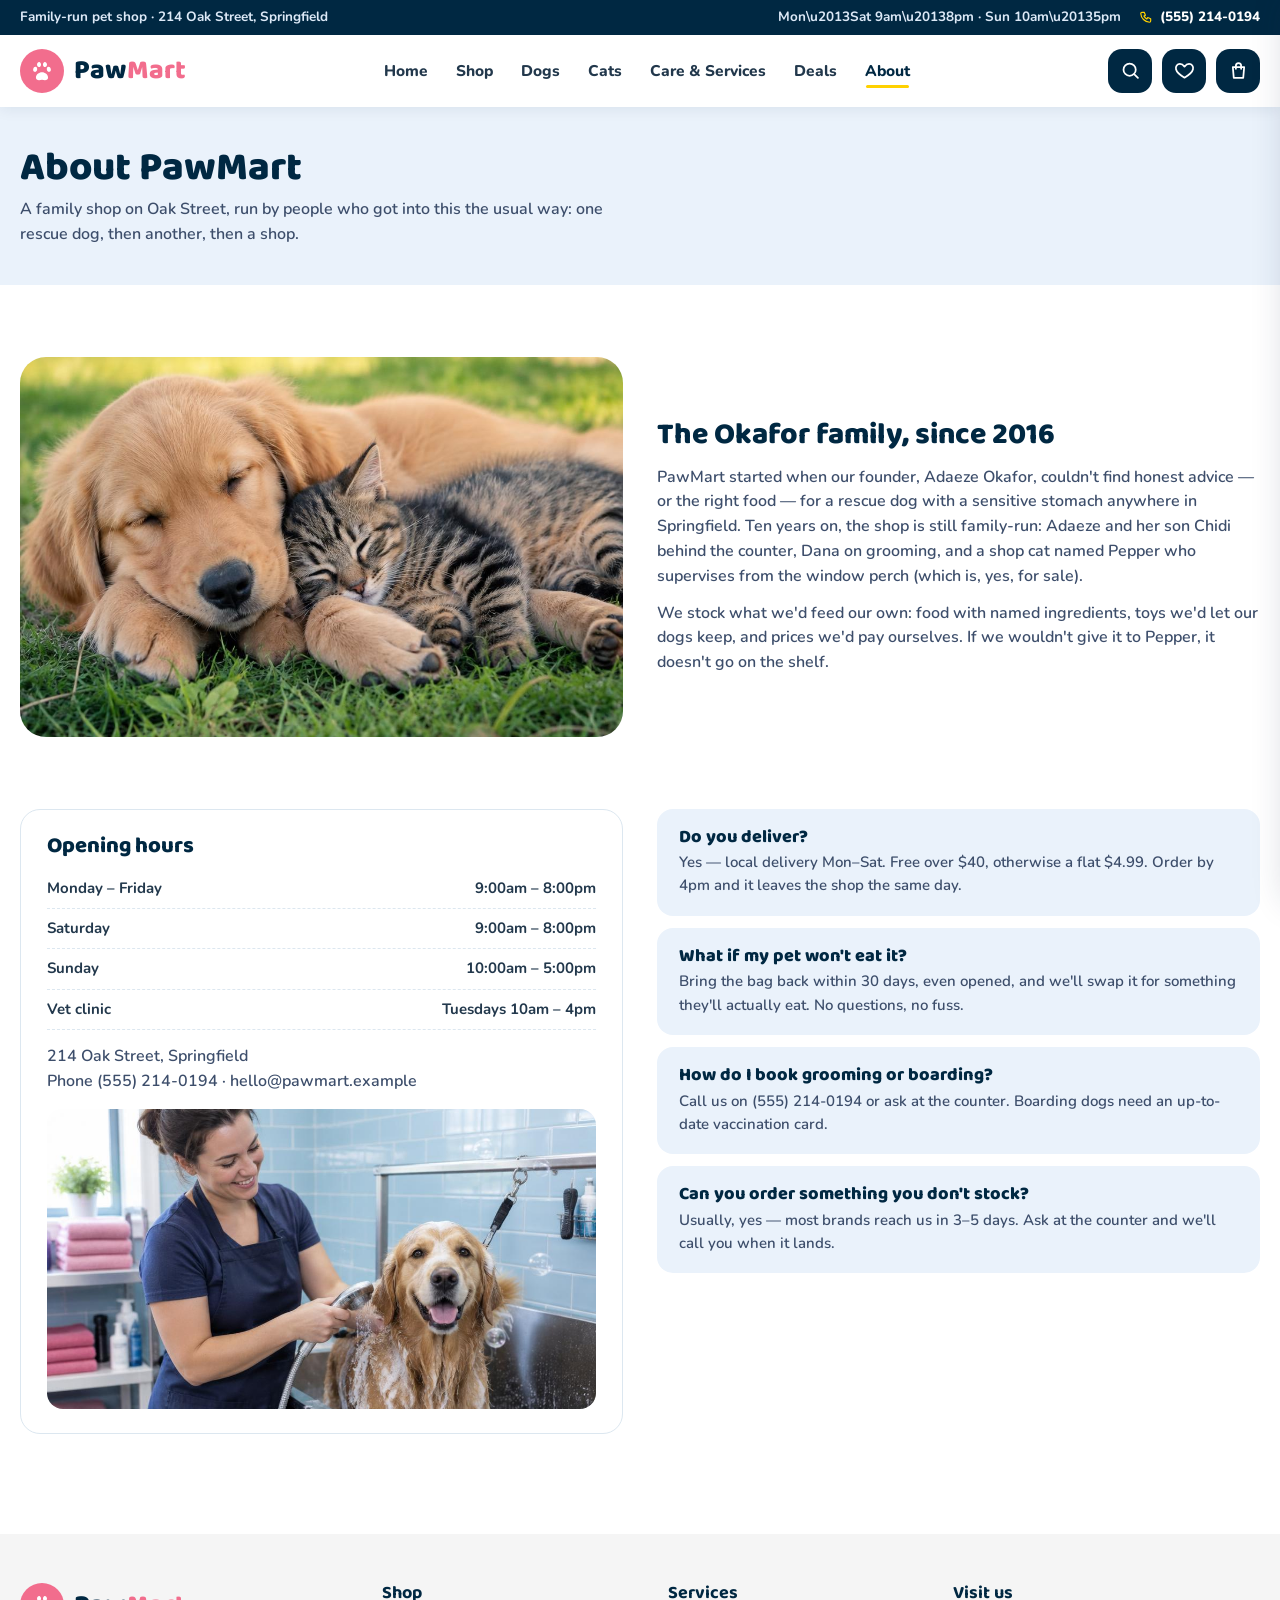
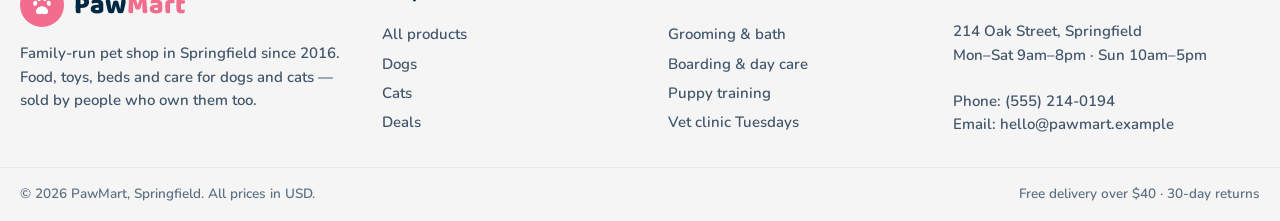
==== about.html @ a9a9d5f3 "Toast fully leaves the screen when it hides (Canyon caught the navy pill peeking at the bottom — the" ====
<!DOCTYPE html>
<html lang="en">
<head>
<meta charset="UTF-8">
<meta name="viewport" content="width=device-width, initial-scale=1">
<title>About — PawMart</title>
<link rel="icon" type="image/svg+xml" href="images/favicon.svg">
<meta name="description" content="PawMart is Springfield's family pet shop: quality food, toys, beds and grooming for dogs and cats. Free delivery on orders over $40.">
<link rel="preconnect" href="https://fonts.googleapis.com">
<link rel="preconnect" href="https://fonts.gstatic.com" crossorigin>
<link href="https://fonts.googleapis.com/css2?family=Baloo+2:wght@600;700;800&family=Nunito:wght@400;600;700;800&display=swap" rel="stylesheet">
<link rel="stylesheet" href="style.css?v=43">
</head>
<body>
</div>
<header class="site">
  <div class="topbar"><div class="wrap topin"><span class="tb-left">Family-run pet shop · 214 Oak Street, Springfield</span><span class="tb-right"><span class="tb-hours">Mon\u2013Sat 9am\u20138pm · Sun 10am\u20135pm</span><a class="tb-phone" href="tel:+15552140194" aria-label="Call PawMart on (555) 214-0194"><svg viewBox="0 0 24 24" aria-hidden="true"><path d="M5 4h4l2 5-2.5 1.5a12 12 0 0 0 5 5L15 13l5 2v4a2 2 0 0 1-2 2A16 16 0 0 1 3 6a2 2 0 0 1 2-2z"/></svg>(555) 214-0194</a></span></div></div>
  <div class="head wrap">
    <a class="logo" href="index.html"><span class="paw"><svg viewBox="0 0 24 24" fill="#fff" aria-hidden="true"><path d="M12 13.2c2.9 0 5.6 2.3 5.6 4.7 0 1.6-1.2 2.6-2.9 2.6-1 0-1.7-.4-2.7-.4s-1.7.4-2.7.4c-1.7 0-2.9-1-2.9-2.6 0-2.4 2.7-4.7 5.6-4.7zM6.2 8.1c1 .2 1.6 1.4 1.3 2.7-.3 1.3-1.3 2.2-2.3 2-1-.2-1.6-1.4-1.3-2.7.3-1.3 1.3-2.2 2.3-2zm11.6 0c1-.2 2 .7 2.3 2 .3 1.3-.3 2.5-1.3 2.7-1 .2-2-.7-2.3-2-.3-1.3.3-2.5 1.3-2.7zM9.4 3.6c1 .1 1.8 1.3 1.7 2.6-.1 1.3-1 2.3-2 2.2-1-.1-1.8-1.3-1.7-2.6.1-1.3 1-2.3 2-2.2zm5.2 0c1-.1 1.9.9 2 2.2.1 1.3-.7 2.5-1.7 2.6-1 .1-1.9-.9-2-2.2-.1-1.3.7-2.5 1.7-2.6z"/></svg></span><span class="lname">Paw<em>Mart</em></span></a>
    <nav class="mainnav" aria-label="Main"><a href="index.html">Home</a><a href="shop.html">Shop</a><a href="dogs.html">Dogs</a><a href="cats.html">Cats</a><a href="care.html">Care &amp; Services</a><a href="deals.html">Deals</a><a href="about.html" class="on">About</a></nav>
    <div class="headactions">
      <a class="iconbtn" href="shop.html#search" aria-label="Search products"><svg viewBox="0 0 24 24" aria-hidden="true"><circle cx="11" cy="11" r="7"/><path d="M20.5 20.5L16.7 16.7"/></svg></a>
      <a class="iconbtn hide-sm" href="shop.html?fav=1" aria-label="Your favourites"><svg viewBox="0 0 24 24" aria-hidden="true"><path d="M12 20.2S3.4 15.3 2.3 10.6C1.5 7.2 3.7 4.5 6.8 4.5c2 0 3.7 1.1 5.2 3.1 1.5-2 3.2-3.1 5.2-3.1 3.1 0 5.3 2.7 4.5 6.1C20.6 15.3 12 20.2 12 20.2z"/></svg></a>
      <button class="iconbtn" id="openCart" type="button" aria-label="Open cart"><svg viewBox="0 0 24 24" aria-hidden="true"><path d="M5.5 8h13l-1.1 12.5H6.6L5.5 8z"/><path d="M9 10V6.5a3 3 0 0 1 6 0V10"/></svg><span id="cartCount">0</span></button>
    </div>
  </div>
</header>

<main>
  <section class="pagehead"><div class="wrap"><h1>About PawMart</h1><p>A family shop on Oak Street, run by people who got into this the usual way: one rescue dog, then another, then a shop.</p></div></section>
  <section class="blk">
    <div class="wrap twocol">
      <img src="images/hero.jpg" alt="A cat cuddling a puppy in the grass">
      <div>
        <h2 style="font-size:30px;margin-bottom:12px">The Okafor family, since 2016</h2>
        <p style="color:#3D4E6B;font-weight:600;margin-bottom:12px">PawMart started when our founder, Adaeze Okafor, couldn't find honest advice — or the right food — for a rescue dog with a sensitive stomach anywhere in Springfield. Ten years on, the shop is still family-run: Adaeze and her son Chidi behind the counter, Dana on grooming, and a shop cat named Pepper who supervises from the window perch (which is, yes, for sale).</p>
        <p style="color:#3D4E6B;font-weight:600">We stock what we'd feed our own: food with named ingredients, toys we'd let our dogs keep, and prices we'd pay ourselves. If we wouldn't give it to Pepper, it doesn't go on the shelf.</p>
      </div>
    </div>
  </section>
  <section class="blk" style="padding-top:0;padding-bottom:36px">
    <div class="wrap twocol" style="align-items:start">
      <div class="hours"><h3 style="font-size:22px;margin-bottom:10px">Opening hours</h3>
        <div class="trow"><span>Monday – Friday</span><span>9:00am – 8:00pm</span></div>
        <div class="trow"><span>Saturday</span><span>9:00am – 8:00pm</span></div>
        <div class="trow"><span>Sunday</span><span>10:00am – 5:00pm</span></div>
        <div class="trow"><span>Vet clinic</span><span>Tuesdays 10am – 4pm</span></div>
        <p style="margin-top:14px;font-weight:600;color:#3D4E6B">214 Oak Street, Springfield<br>Phone (555) 214-0194 · hello@pawmart.example</p>
      <img src="images/grooming.jpg" alt="Dana grooming a golden retriever in the PawMart grooming room" style="width:100%;height:300px;object-fit:cover;object-position:50% 20%;border-radius:16px;margin-top:16px;display:block"></div>
      <div class="faq">
        <div><h3>Do you deliver?</h3><p>Yes — local delivery Mon–Sat. Free over $40, otherwise a flat $4.99. Order by 4pm and it leaves the shop the same day.</p></div>
        <div><h3>What if my pet won't eat it?</h3><p>Bring the bag back within 30 days, even opened, and we'll swap it for something they'll actually eat. No questions, no fuss.</p></div>
        <div><h3>How do I book grooming or boarding?</h3><p>Call us on (555) 214-0194 or ask at the counter. Boarding dogs need an up-to-date vaccination card.</p></div>
        <div><h3>Can you order something you don't stock?</h3><p>Usually, yes — most brands reach us in 3–5 days. Ask at the counter and we'll call you when it lands.</p></div>
        
      </div>
    </div>
  </section>
</main>

<footer class="site">
  <div class="foot wrap">
    <div>
      <a class="logo" href="index.html" style="margin-bottom:12px"><span class="paw"><svg viewBox="0 0 24 24" fill="#fff" aria-hidden="true"><path d="M12 13.2c2.9 0 5.6 2.3 5.6 4.7 0 1.6-1.2 2.6-2.9 2.6-1 0-1.7-.4-2.7-.4s-1.7.4-2.7.4c-1.7 0-2.9-1-2.9-2.6 0-2.4 2.7-4.7 5.6-4.7zM6.2 8.1c1 .2 1.6 1.4 1.3 2.7-.3 1.3-1.3 2.2-2.3 2-1-.2-1.6-1.4-1.3-2.7.3-1.3 1.3-2.2 2.3-2zm11.6 0c1-.2 2 .7 2.3 2 .3 1.3-.3 2.5-1.3 2.7-1 .2-2-.7-2.3-2-.3-1.3.3-2.5 1.3-2.7zM9.4 3.6c1 .1 1.8 1.3 1.7 2.6-.1 1.3-1 2.3-2 2.2-1-.1-1.8-1.3-1.7-2.6.1-1.3 1-2.3 2-2.2zm5.2 0c1-.1 1.9.9 2 2.2.1 1.3-.7 2.5-1.7 2.6-1 .1-1.9-.9-2-2.2-.1-1.3.7-2.5 1.7-2.6z"/></svg></span><span class="lname">Paw<em>Mart</em></span></a>
      <p>Family-run pet shop in Springfield since 2016. Food, toys, beds and care for dogs and cats — sold by people who own them too.</p>
    </div>
    <div><h4>Shop</h4><a href="shop.html">All products</a><a href="dogs.html">Dogs</a><a href="cats.html">Cats</a><a href="deals.html">Deals</a></div>
    <div><h4>Services</h4><a href="care.html">Grooming &amp; bath</a><a href="care.html">Boarding &amp; day care</a><a href="care.html">Puppy training</a><a href="care.html">Vet clinic Tuesdays</a></div>
    <div><h4>Visit us</h4><p>214 Oak Street, Springfield<br>Mon–Sat 9am–8pm · Sun 10am–5pm<br><br>Phone: (555) 214-0194<br>Email: hello@pawmart.example</p></div>
  </div>
  <div class="footbot"><span>© 2026 PawMart, Springfield. All prices in USD.</span><span>Free delivery over $40 · 30-day returns</span></div>
</footer>

<div id="overlay"></div>
<aside id="drawer" aria-label="Shopping cart">
  <div class="dhead"><h3>Your cart</h3><button id="closeCart" type="button" aria-label="Close cart">✕</button></div>
  <div id="drawerItems"></div>
  <div class="dfoot">
    <div id="freeNote"></div><div class="freebar"><div id="freeFill"></div></div>
    <div class="trow"><span>Subtotal</span><span id="subTotal">$0.00</span></div>
    <div class="trow"><span>Delivery</span><span id="delTotal">—</span></div>
    <div class="trow total"><span>Total</span><span id="grandTotal">$0.00</span></div>
    <button class="btn solid" id="goCheckout" type="button">Go to checkout</button>
  </div>
</aside>

<div id="modal" role="dialog" aria-label="Checkout">
  <div class="mbox">
    <button class="mclose" id="closeModal" type="button" aria-label="Close checkout">✕</button>
    <div id="checkoutFormWrap">
      <h3>Checkout</h3><p class="sub">Pay on delivery — cash or card at your door.</p>
      <div id="sumBox"></div>
      <form id="coForm" novalidate>
        <div class="field" id="f-name"><label for="inName">Your name</label><input id="inName" type="text" placeholder="e.g. Alex Morgan" autocomplete="name"></div>
        <div class="field" id="f-phone"><label for="inPhone">Phone (we'll call to confirm)</label><input id="inPhone" type="tel" placeholder="e.g. 555 010 2233" autocomplete="tel"></div>
        <div class="field" id="f-addr"><label for="inAddr">Delivery address</label><textarea id="inAddr" rows="2" placeholder="Street, house number, area"></textarea></div>
        <label style="display:block;font-weight:800;font-size:14px;margin-bottom:6px;color:var(--navy)">Payment</label>
        <div class="payrow"><button type="button" class="payopt sel" data-pay="Cash on delivery">Cash on delivery</button><button type="button" class="payopt" data-pay="Card on delivery">Card on delivery</button></div>
        <button class="btn solid" type="submit" style="width:100%">Place order</button>
      </form>
    </div>
    <div id="successWrap" style="display:none">
      <div class="okic">✓</div>
      <h3>Order placed</h3>
      <div id="ordNo"></div>
      <p id="successDetail"></p>
      <button class="btn navyb" id="successClose" type="button">Keep shopping</button>
    </div>
  </div>
</div>
<div id="toast" role="status"></div>
<script src="shop.js?v=43"></script>
</body>
</html>
---- style.css ----
:root{
  --navy:#002842; --navy2:#001E33; --hero-blue:#B1CDEE; --sky:#EAF2FB; --sky2:#C9DCEF; --pale:#E4EDFA;
  --pink:#FBE7EE; --pink2:#F7CDDE; --yellow:#FFD100; --yellow-d:#D9930D;
  --coral:#F26D8D; --coral-d:#DB4E71; --gold:#F2A007; --ink:#22384C; --mut:#5D7183; --line:#DCE7F0; --cream:#FDF4E3;
  --r:20px; --shadow:0 10px 30px rgba(0,40,66,.10);
}
*{box-sizing:border-box;margin:0;padding:0}
html{scroll-behavior:smooth}
body{font-family:'Nunito',system-ui,sans-serif;color:var(--ink);background:#fff;line-height:1.55}
img{display:block;max-width:100%}
a{color:var(--navy)}
h1,h2,h3,.disp{font-family:'Baloo 2',cursive;font-weight:800;color:var(--navy);line-height:1.15}
.wrap{max-width:1280px;margin:0 auto;padding:0 20px}
.btn{display:inline-block;border:none;cursor:pointer;font-family:'Baloo 2',cursive;font-weight:700;font-size:16px;padding:13px 26px;border-radius:999px;text-decoration:none;transition:.15s}
.btn.solid{background:var(--navy);color:#fff}
.btn.solid:hover{background:var(--navy2)}
.btn.navyb{background:var(--navy);color:#fff}
.btn.navyb:hover{background:var(--navy2)}
.btn.ghost{background:#fff;color:var(--navy);border:2px solid var(--sky2)}
.btn.ghost:hover{border-color:var(--navy)}

/* header */
header.site{background:#fff;position:sticky;top:0;z-index:40;box-shadow:0 2px 14px rgba(0,40,66,.08)}
.head{display:grid;grid-template-columns:auto 1fr auto;align-items:center;gap:28px;padding:14px 20px}
.logo{display:flex;align-items:center;gap:10px;text-decoration:none}
.logo .paw{width:44px;height:44px;border-radius:50%;background:var(--coral);display:grid;place-items:center;flex:none}
.logo .paw svg{width:26px;height:26px}
.logo .lname{font-family:'Baloo 2',cursive;font-weight:800;font-size:27px;color:var(--navy);letter-spacing:.2px;white-space:nowrap}
.logo .lname em{font-style:normal;color:var(--coral)}
nav.mainnav{display:flex;gap:2px;justify-content:center;flex-wrap:nowrap;overflow-x:auto}
nav.mainnav a{text-decoration:none;font-weight:800;color:var(--ink);padding:10px 13px;font-size:15.5px;border-radius:999px;white-space:nowrap}
nav.mainnav a:hover{background:transparent;color:var(--navy)}
nav.mainnav a.on{background:transparent;color:var(--navy)}
.headactions{display:flex;gap:10px;align-items:center}
.iconbtn{position:relative;width:44px;height:44px;border-radius:14px;background:var(--navy);display:grid;place-items:center;border:none;cursor:pointer;flex:none;transition:.15s}
.iconbtn:hover{background:var(--navy2)}
.iconbtn svg{width:21px;height:21px;fill:none;stroke:#fff;stroke-width:2;stroke-linecap:round;stroke-linejoin:round}
#cartCount{position:absolute;top:-7px;right:-7px;background:var(--yellow);color:var(--navy);border-radius:999px;min-width:22px;height:22px;display:grid;place-items:center;font-size:12.5px;font-weight:800;padding:0 5px;font-family:'Nunito',sans-serif}

/* hero */
.hero{background:var(--hero-blue);overflow:hidden}
.hero .wrap{display:grid;grid-template-columns:1.02fr .98fr;gap:20px;align-items:stretch;padding-top:0}
.hero-copy{padding:64px 0 60px;display:flex;flex-direction:column;justify-content:center;align-items:flex-start}
.hero h1{font-size:63px;font-weight:800;margin-bottom:16px;letter-spacing:-.01em}
.hero p{font-size:18.5px;color:#274b63;max-width:44ch;margin-bottom:28px;font-weight:600}
.hero-img{display:flex;align-items:flex-end}
.hero-img img{width:100%;height:520px;object-fit:cover;object-position:50% 42%;border-radius:230px 230px 0 0;box-shadow:var(--shadow)}

/* sections */
section.blk{padding:72px 0}
section.blk.sky{background:var(--sky)}
section.blk.pink{background:var(--pink)}
.sec-head{display:flex;align-items:end;justify-content:space-between;gap:16px;margin-bottom:26px;flex-wrap:wrap}
.sec-head h2{font-size:34px;font-weight:800}
.sec-head p{color:var(--mut);font-weight:600;margin-top:4px}
.sec-head .more{font-weight:800;text-decoration:none;color:var(--navy);white-space:nowrap}
.sec-head .more:hover{text-decoration:underline}

/* tiles */
.tiles{display:grid;grid-template-columns:repeat(3,1fr);gap:20px}
.tile{position:relative;border-radius:var(--r);overflow:hidden;text-decoration:none;min-height:230px;display:flex;align-items:flex-end;box-shadow:var(--shadow)}
.tile img{position:absolute;inset:0;width:100%;height:100%;object-fit:cover}
.tile .tlab{position:relative;background:#fff;margin:14px;border-radius:14px;padding:12px 18px;width:calc(100% - 28px)}
.tile .tlab h3{font-size:22px}
.tile .tlab span{color:var(--coral-d);font-weight:800;font-size:14px}

/* product cards */
.grid{display:grid;grid-template-columns:repeat(4,1fr);gap:20px}
.pcard{background:#fff;border:1px solid var(--line);border-radius:var(--r);padding:18px;display:flex;flex-direction:column;gap:7px;transition:.15s}
.pcard:hover{box-shadow:var(--shadow);transform:translateY(-3px)}
.ptop{display:flex;justify-content:space-between;align-items:center}
.pcat{font-size:12px;font-weight:800;letter-spacing:.07em;text-transform:uppercase;color:var(--mut)}
.fav svg{width:20px;height:20px;fill:none;stroke:var(--navy);stroke-width:2;stroke-linecap:round;stroke-linejoin:round;display:block}
.pname{font-weight:800;font-size:16.5px;line-height:1.3;min-height:42px}
.pname a{color:var(--ink);text-decoration:none}
.pname a:hover{color:var(--navy)}
.stars{display:flex;align-items:center;gap:2px}
.stars span{margin-left:6px;font-size:13.5px;color:var(--mut);font-weight:700}
.price{font-family:'Baloo 2',cursive;font-weight:800;font-size:21px;color:var(--navy)}
.price s{color:var(--mut);font-size:15px;margin-right:7px;font-weight:600}
.pcard .ph{position:relative;display:block;background:#fff;border-radius:14px;margin-top:6px}
.pcard .ph img{width:100%;height:225px;object-fit:contain;padding:8px;mix-blend-mode:multiply}
.badge{position:absolute;top:8px;left:8px;background:var(--navy);color:#fff;font-size:12px;font-weight:800;padding:5px 11px;border-radius:999px;z-index:2}
.badge.sale{background:var(--coral)}
.addbtn{border:none;background:var(--navy);color:#fff;font-family:'Baloo 2',cursive;font-weight:700;font-size:15px;padding:12px 16px;border-radius:999px;cursor:pointer;white-space:nowrap;width:100%;margin-top:auto}
.addbtn:hover{background:var(--navy2)}
.addbtn.added{background:var(--yellow);color:var(--navy)}
.addbtn.bigadd{font-size:17px;padding:14px 30px;width:auto}

/* grooming banner */
.groom{background:var(--pale);border-radius:26px;overflow:hidden;display:grid;grid-template-columns:1fr 1fr;box-shadow:var(--shadow)}
.groom .gtx{padding:40px 42px;display:flex;flex-direction:column;justify-content:center;align-items:flex-start}
.groom .gtx h2{font-size:34px;font-weight:800;margin-bottom:10px}
.groom .gtx p{color:#3D4E6B;font-weight:600;margin-bottom:20px;max-width:44ch}
.groom .gtx .from{font-weight:800;color:var(--navy);margin-bottom:16px}
.groom img{width:100%;height:100%;min-height:300px;object-fit:cover;object-position:72% 12%}

/* services */
.services{display:grid;grid-template-columns:repeat(4,1fr);gap:20px}
.svc{background:#fff;border-radius:var(--r);padding:24px 22px;box-shadow:0 4px 16px rgba(32,54,92,.06)}
.svc .ic{width:52px;height:52px;border-radius:16px;background:var(--sky);display:grid;place-items:center;margin-bottom:14px}
.svc .ic svg{width:28px;height:28px}
.svc h3{font-size:20px;margin-bottom:6px}
.svc p{color:var(--mut);font-size:14.5px;font-weight:600;margin-bottom:12px}
.svc .from{font-weight:800;color:var(--navy)}
.svc a{font-weight:800;color:var(--coral-d);text-decoration:none;font-size:14.5px}
.svc a:hover{text-decoration:underline}

/* brands */
.brands{display:flex;gap:14px;flex-wrap:wrap;justify-content:center}
.brands span{font-family:'Baloo 2',cursive;font-weight:700;font-size:19px;color:var(--navy);background:#fff;border:1px solid var(--line);padding:12px 26px;border-radius:999px}

/* blog */
.blog{display:grid;grid-template-columns:repeat(3,1fr);gap:20px}
.bcard{background:#fff;border:1px solid var(--line);border-radius:var(--r);overflow:hidden;text-decoration:none;display:block}
.bcard img{width:100%;height:180px;object-fit:cover}
.bcard .bb{display:block;padding:18px 20px 20px}
.bcard .btag{font-size:12px;font-weight:800;letter-spacing:.07em;text-transform:uppercase;color:var(--coral-d)}
.bcard h3{font-size:20px;margin:6px 0 6px;color:var(--ink)}
.bcard p{color:var(--mut);font-size:14.5px;font-weight:600}

/* reviews */
.rev-summary{display:flex;gap:26px;align-items:center;background:#fff;border:1px solid var(--line);border-radius:var(--r);padding:24px 28px;margin-bottom:20px;flex-wrap:wrap}
.rev-summary .big{font-family:'Baloo 2',cursive;font-size:52px;font-weight:800;color:var(--navy);line-height:1}
.rev-grid{display:grid;grid-template-columns:repeat(3,1fr);gap:20px}
.rev{background:#fff;border:1px solid var(--line);border-radius:var(--r);padding:22px}
.rev .who{font-weight:800;color:var(--navy);margin-top:12px}
.rev .who small{display:block;color:var(--mut);font-weight:600}
.rev p{font-size:15px;color:#3D4E6B;margin-top:8px}

/* newsletter + footer */
.news{background:var(--navy);border-radius:26px;padding:38px 34px;display:grid;grid-template-columns:1.1fr .9fr;gap:26px;align-items:center}
.news h2{color:#fff;font-size:30px;margin-bottom:8px}
.news p{color:#C7D8EE;font-weight:600}
#newsForm{display:flex;gap:0}
#newsEmail{flex:1;border:none;border-radius:999px 0 0 999px;padding:14px 20px;font:inherit;outline:none}
#newsForm button{border:none;background:var(--yellow);color:var(--navy);font-family:'Baloo 2',cursive;font-weight:700;padding:0 24px;border-radius:0 999px 999px 0;cursor:pointer;font-size:15.5px}
#newsMsg{color:#FFD9E3;font-weight:700;margin-top:10px;display:none}
footer.site{background:var(--navy);color:#C7D8EE;margin-top:64px}
.foot{display:grid;grid-template-columns:1.3fr 1fr 1fr 1.2fr;gap:30px;padding:46px 20px 30px}
.foot h4{font-family:'Baloo 2',cursive;color:#fff;font-size:18px;margin-bottom:12px}
.foot a{color:#C7D8EE;text-decoration:none;font-weight:600;display:block;padding:3px 0;font-size:15px}
.foot a:hover{color:#fff}
.foot p{font-weight:600;font-size:15px}
.foot .logo .lname{color:#fff}
.footbot{border-top:1px solid #E1E8EE;padding:16px 20px;font-size:13.5px;font-weight:600;display:flex;justify-content:space-between;gap:12px;flex-wrap:wrap;max-width:1280px;margin:0 auto}

/* shop page */
.pagehead{background:var(--sky);padding:38px 0}
.pagehead h1{font-size:40px;font-weight:800}
.pagehead p{color:#3D4E6B;font-weight:600;margin-top:6px;max-width:60ch}
.toolbar{display:flex;gap:12px;align-items:center;flex-wrap:wrap;margin:26px 0 8px}
.pill{border:2px solid var(--line);background:#fff;border-radius:999px;padding:9px 20px;font-weight:800;cursor:pointer;font-family:inherit;font-size:14.5px;color:var(--ink)}
.pill:hover{border-color:var(--navy)}
.pill.active{background:var(--navy);color:#fff;border-color:var(--navy)}
.toolbar .sp{flex:1}
#search{border:2px solid var(--line);border-radius:999px;padding:10px 18px;font:inherit;font-size:14.5px;min-width:210px;outline:none;background:#F7FAFD}
#search:focus{border-color:var(--sky2);background:#fff}
#sort{flex:0 0 auto;width:auto;max-width:230px;height:44px;border:1.5px solid #C9D8EA;border-radius:14px;padding:0 30px 0 14px;font:inherit;font-weight:700;font-size:14px;color:var(--navy);background:#fff;outline:none;cursor:pointer}
#resultCount{color:var(--mut);font-weight:700;font-size:14.5px;margin:6px 0 16px}
.noresults{grid-column:1/-1;text-align:center;padding:50px 20px;color:var(--mut);font-weight:700;background:var(--sky);border-radius:var(--r)}

/* product page */
.crumbs{padding:20px 0 4px;font-weight:700;color:var(--mut);font-size:14.5px}
.crumbs a{color:var(--navy);text-decoration:none}
.pwrap{display:grid;grid-template-columns:1fr 1fr;gap:38px;padding:18px 0 10px}
.pimg{width:100%;height:480px;object-fit:contain;background:#F7FAFD;padding:18px;border-radius:26px;border:1px solid var(--line);mix-blend-mode:multiply}
.pinfo h1{font-size:36px;font-weight:800;margin:6px 0 8px}
.pprice{font-family:'Baloo 2',cursive;font-size:32px;font-weight:800;color:var(--navy)}
.pprice s{color:var(--mut);font-size:21px;margin-right:10px;font-weight:600}
.pdesc{color:#3D4E6B;font-size:16.5px;margin:14px 0 20px}
.specs{display:grid;grid-template-columns:1fr 1fr;gap:10px;margin-bottom:24px}
.specs div{background:var(--sky);border-radius:14px;padding:11px 15px}
.specs span{display:block;font-size:12px;font-weight:800;letter-spacing:.06em;text-transform:uppercase;color:var(--mut)}
.specs strong{color:var(--navy);font-size:15.5px}
.qtyrow{display:flex;gap:14px;align-items:center;flex-wrap:wrap}
.qty{display:inline-flex;align-items:center;border:2px solid var(--line);border-radius:999px;overflow:hidden}
.qty button{width:40px;height:46px;border:none;background:#F7FAFD;font-size:20px;cursor:pointer;font-weight:800;color:var(--navy)}
.qty input{width:48px;height:46px;border:none;text-align:center;font:inherit;font-weight:800;outline:none}
.pnotes{margin-top:22px;display:grid;gap:7px;color:var(--mut);font-weight:700;font-size:14.5px}
.notfound{text-align:center;padding:70px 20px}
.notfound p{color:var(--mut);font-weight:600;margin:10px 0 22px}

/* cart drawer + modal */
#overlay{position:fixed;inset:0;background:rgba(23,42,73,.45);opacity:0;pointer-events:none;transition:.2s;z-index:60}
#overlay.open{opacity:1;pointer-events:auto}
#drawer{position:fixed;top:0;right:-430px;width:410px;max-width:94vw;height:100dvh;background:#fff;z-index:61;transition:.25s;display:flex;flex-direction:column;box-shadow:-12px 0 34px rgba(23,42,73,.2)}
#drawer.open{right:0}
.dhead{display:flex;justify-content:space-between;align-items:center;padding:18px 22px;border-bottom:1px solid var(--line)}
.dhead h3{font-size:22px}
.dhead button{border:none;background:var(--sky);width:38px;height:38px;border-radius:50%;font-size:17px;cursor:pointer;color:var(--navy);font-weight:800}
#drawerItems{flex:1;overflow-y:auto;padding:16px 22px;display:flex;flex-direction:column;gap:14px}
.citem{display:grid;grid-template-columns:64px 1fr auto;gap:12px;align-items:start;background:#F7FAFD;border-radius:16px;padding:10px}
.citem img{width:64px;height:64px;object-fit:contain;background:#fff;border-radius:12px;mix-blend-mode:multiply}
.citem .nm{font-weight:800;font-size:14.5px;line-height:1.3}
.citem .pr{color:var(--navy);font-weight:800;font-size:14.5px;margin:2px 0 6px}
.citem .qty button{width:30px;height:32px;font-size:16px}
.citem .qty span{padding:0 8px;font-weight:800}
.citem .qty{border-width:1.5px}
.rm{border:none;background:none;color:var(--coral-d);font-weight:800;cursor:pointer;font-size:13px;font-family:inherit}
.emptycart{text-align:center;color:var(--mut);font-weight:700;padding:36px 10px}
.dfoot{border-top:1px solid var(--line);padding:16px 22px 20px}
.freebar{height:9px;background:var(--sky);border-radius:99px;overflow:hidden;margin:8px 0 14px}
#freeFill{height:100%;background:var(--yellow);width:0;transition:.3s}
#freeNote{font-size:13.5px;font-weight:800;color:var(--navy)}
.trow{display:flex;justify-content:space-between;font-weight:700;padding:3px 0;font-size:15px}
.trow.total{font-family:'Baloo 2',cursive;font-size:19px;color:var(--navy);border-top:1px dashed var(--line);margin-top:8px;padding-top:10px}
#goCheckout{width:100%;margin-top:14px}
#modal{position:fixed;inset:0;background:rgba(23,42,73,.5);display:none;place-items:center;z-index:70;padding:16px}
#modal.open{display:grid}
.mbox{background:#fff;border-radius:24px;max-width:560px;width:100%;max-height:92dvh;overflow-y:auto;padding:28px}
.mbox h3{font-size:26px;margin-bottom:4px}
.mbox .sub{color:var(--mut);font-weight:600;margin-bottom:18px}
.mclose{float:right;border:none;background:var(--sky);width:38px;height:38px;border-radius:50%;font-size:16px;cursor:pointer;color:var(--navy);font-weight:800}
.field{margin-bottom:14px}
.field label{display:block;font-weight:800;font-size:14px;margin-bottom:6px;color:var(--navy)}
.field input,.field textarea{width:100%;border:2px solid var(--line);border-radius:14px;padding:12px 15px;font:inherit;outline:none;background:#F7FAFD}
.field input:focus,.field textarea:focus{border-color:var(--sky2);background:#fff}
.field.invalid input,.field.invalid textarea{border-color:var(--coral-d);background:#FDF0F3}
.payrow{display:flex;gap:10px;margin:6px 0 16px;flex-wrap:wrap}
.payopt{border:2px solid var(--line);background:#fff;border-radius:999px;padding:10px 20px;font-weight:800;cursor:pointer;font-family:inherit;font-size:14.5px}
.payopt.sel{background:var(--navy);color:#fff;border-color:var(--navy)}
#sumBox{background:var(--sky);border-radius:16px;padding:16px 18px;margin-bottom:18px}
#successWrap{text-align:center;padding:14px 0 6px}
#successWrap .okic{width:76px;height:76px;border-radius:50%;background:var(--pink);display:grid;place-items:center;margin:0 auto 16px;font-size:34px}
#ordNo{font-family:'Baloo 2',cursive;font-weight:800;color:var(--coral-d);font-size:19px}
#successDetail{color:#3D4E6B;font-weight:600;margin:10px 0 20px}
#toast{position:fixed;bottom:24px;left:50%;transform:translate(-50%,80px);background:var(--navy);color:#fff;font-weight:800;padding:13px 26px;border-radius:999px;z-index:80;transition:.25s;box-shadow:var(--shadow)}
#toast.show{transform:translate(-50%,0)}

/* about / care */
.twocol{display:grid;grid-template-columns:1fr 1fr;gap:34px;align-items:center}
.twocol img{width:100%;height:380px;object-fit:cover;border-radius:26px}
.faq{display:grid;gap:12px}
.faq div{background:var(--sky);border-radius:16px;padding:18px 22px}
.faq h3{font-size:18px;margin-bottom:4px}
.faq p{color:#3D4E6B;font-weight:600;font-size:15px}
.hours{background:#fff;border:1px solid var(--line);border-radius:var(--r);padding:24px 26px}
.hours .trow{border-bottom:1px dashed var(--line);padding:8px 0}
.hours .trow:last-child{border-bottom:none}

@media(max-width:980px){
  .grid{grid-template-columns:repeat(3,1fr)}
  .services{grid-template-columns:repeat(2,1fr)}
  .hero h1{font-size:42px}
  .foot{grid-template-columns:1fr 1fr}
  .news{grid-template-columns:1fr}
  .headphone{display:none}
}
@media(max-width:680px){
  .hero .wrap{grid-template-columns:1fr;padding-top:32px;padding-bottom:32px}
  .hero-img img{height:300px}
  .hero h1{font-size:36px}
  .tiles,.blog,.rev-grid{grid-template-columns:1fr}
  .groom{grid-template-columns:1fr}
  .groom .gtx{padding:28px 24px}
  .groom img{min-height:230px}
  .grid{grid-template-columns:repeat(2,1fr)}
  .pcard .ph img{height:150px}
  .pwrap{grid-template-columns:1fr}
  .pimg{height:320px}
  .twocol{grid-template-columns:1fr}
  .searchbar{display:none}
  .sec-head h2{font-size:27px}
  section.blk{padding:40px 0}
  .foot{grid-template-columns:1fr}
  #newsForm{flex-direction:column;gap:10px}
  #newsEmail,#newsForm button{border-radius:999px;padding:14px 20px}
}

/* === restyle components (Pet Mania design system, our content) === */
.sec-head.center{justify-content:center;text-align:center}
.sec-head.center h2{font-size:38px}
.swoosh{display:block;margin:0 auto 2px}
.trendsec{position:relative;overflow:hidden}
.trendgrid{display:grid;grid-template-columns:repeat(3,1fr);gap:52px;max-width:1060px;margin:0 auto}
.trend{text-decoration:none;text-align:center;display:block}
.trend .blob{display:block;aspect-ratio:.94;overflow:hidden;box-shadow:var(--shadow);margin-bottom:18px}
.trend .blob img{width:100%;height:100%;object-fit:cover}
.trend .b1{border-radius:50%}
.trend .b2{border-radius:50%}
.trend .b3{border-radius:50%}
.trend small{display:block;color:var(--mut);font-weight:800;font-size:14px;letter-spacing:.05em;text-transform:uppercase}
.trend h3{font-size:27px;margin-top:2px}
.doodle{position:absolute;pointer-events:none;opacity:.85}
.doodle.pawd{left:26px;top:110px;transform:rotate(-18deg)}
.doodle.boned{right:30px;top:64px;transform:rotate(24deg)}
.petsec{background:var(--cream)}
.petgrid{display:grid;grid-template-columns:repeat(3,1fr);gap:38px 20px;max-width:900px;margin:0 auto}
.petitem{text-decoration:none;text-align:center;display:block}
.petitem img{width:158px;height:158px;object-fit:cover;margin:0 auto 10px}
.petitem span{font-weight:800;color:var(--navy);font-size:18px}
.services.photo-grid{grid-template-columns:repeat(2,1fr);gap:24px}
.svc.photo{padding:0;overflow:hidden}
.svc.photo img{width:100%;height:250px;object-fit:cover}
.svc.photo .svcbody{padding:20px 24px 24px}
.svc.photo h3{font-size:23px}
.aboutstrip{background:#F4F4F1}
.aboutstrip .inner{max-width:780px}
.aboutstrip h2{font-size:37px;margin:10px 0 12px}
.aboutstrip h2 .yw{color:var(--yellow-d)}
.aboutstrip p{color:#3D4E6B;font-weight:600;max-width:62ch;margin-bottom:14px}
.aboutstrip a{font-weight:800;color:var(--navy);text-decoration:none}
.aboutstrip a:hover{text-decoration:underline}
.blogsec{background:var(--pale)}
.blogsec .bcard{border:none;box-shadow:0 6px 20px rgba(0,40,66,.07)}
.blogsec .btag{color:var(--yellow-d)}
@media(max-width:1100px){ nav.mainnav a{padding:10px 9px;font-size:14.5px} .head{gap:16px} }
@media(max-width:980px){
  .head{grid-template-columns:auto 1fr}
  .headactions{justify-self:end}
  nav.mainnav{grid-column:1/-1;order:3;justify-content:flex-start;padding-bottom:4px}
  .hero h1{font-size:46px}
  .hero-img img{height:420px}
  .trendgrid{gap:30px}
  .doodle{display:none}
}
@media(max-width:680px){
  .hero .wrap{grid-template-columns:1fr}
  .hero-copy{padding:36px 0 8px}
  .hero h1{font-size:37px}
  .hero-img img{height:330px;border-radius:160px 160px 0 0}
  .trendgrid{grid-template-columns:1fr;max-width:340px}
  .petgrid{grid-template-columns:repeat(2,1fr)}
  .petitem img{width:120px;height:120px}
  .services.photo-grid{grid-template-columns:1fr}
  .hide-sm{display:none}
  .logo .lname{font-size:23px}
  .logo .paw{width:38px;height:38px}
  .pcard .ph img{height:160px}
}

/* === live-study corrections === */
.pcard{position:relative}
.fav{position:absolute;top:16px;right:16px;z-index:3}
.pcard .ph{margin-top:0}
.pcard .ph img{height:238px}
.badge.sale{top:-8px;left:-4px;width:58px;height:58px;border-radius:50%;background:#EE3E32;display:grid;place-items:center;font-size:14.5px;padding:0;transform:rotate(-8deg);box-shadow:0 4px 10px rgba(0,40,66,.18)}
.shipstrip{background:#F2F7FB;padding:13px 0}
.shipstrip .wrap{display:flex;gap:11px;align-items:center;font-weight:800;color:var(--navy);font-size:14.5px}
.shipstrip svg{flex:none}
.hrow{display:flex;align-items:center;gap:13px;justify-content:center}
.petsec{background:#FBFBFB}
.petgrid{grid-template-columns:repeat(6,1fr);gap:22px;max-width:1180px}
.petitem .ptile{display:block;background:#DDE9F7;border-radius:42px;padding:13px;margin-bottom:12px}
.petitem img{width:100%;height:auto;aspect-ratio:1;object-fit:cover;mix-blend-mode:multiply;border-radius:30px;margin:0}
.services.photo-grid{grid-template-columns:repeat(4,1fr);gap:22px}
.svc.photo img{height:auto;aspect-ratio:.82}
.svc.photo .svcbody{padding:15px 19px 19px}
.svc.photo h3{font-size:21.5px;margin:0}
.brands span{background:#F4F4F4;border:none;border-radius:16px;min-width:158px;padding:20px 22px;text-align:center;color:#7C93AC}
.blogsec .bcard{padding:16px}
.blogsec .bcard img{border-radius:14px;height:215px}
.blogsec .bcard .bb{padding:16px 6px 6px}
.blogsec .rmore{display:inline-block;margin-top:10px;font-weight:800;color:var(--navy);text-decoration:underline}
.news{background:var(--yellow)}
.news h2{color:var(--navy)}
.news p{color:#3D4E6B}
#newsForm button{background:var(--navy);color:#fff}
#newsMsg{color:var(--navy)}
footer.site{background:#F5F5F5;color:#42566B}
.foot h4{color:var(--navy)}
.foot a{color:#42566B}
.foot a:hover{color:var(--navy)}
.foot .logo .lname{color:var(--navy)}
.footbot{color:#5D7183}
.uline{background:url("data:image/svg+xml;utf8,<svg xmlns='http://www.w3.org/2000/svg' width='120' height='12' viewBox='0 0 120 12'><path d='M2 7 C 25 2, 45 12, 68 7 C 88 3, 105 9, 118 6' fill='none' stroke='%23FFD100' stroke-width='4.5' stroke-linecap='round'/></svg>") bottom left / 100% 9px no-repeat;padding-bottom:7px}
@media(max-width:980px){
  .petgrid{grid-template-columns:repeat(3,1fr)}
  .services.photo-grid{grid-template-columns:repeat(2,1fr)}
}
@media(max-width:680px){
  .petgrid{grid-template-columns:repeat(2,1fr)}
  .services.photo-grid{grid-template-columns:1fr}
  .svc.photo img{aspect-ratio:1.4}
}
.foot .logo{display:flex}

/* hero cut-out (dog PNG over a CSS arch, like the reference construction) */
.hero-img.cutout{position:relative;display:block}
.hero-img.cutout .arch{position:absolute;bottom:0;left:50%;transform:translateX(-50%);width:94%;height:100%;background:var(--yellow);border-radius:999px 999px 0 0}
.hero-img.cutout img{position:relative;z-index:2;width:100%;height:480px;object-fit:contain;object-position:bottom center;border-radius:0;box-shadow:none}
@media(max-width:680px){ .hero-img.cutout img{height:350px} .hero-img.cutout .arch{width:88%} }

/* composed hero photo (generated already fitted inside its arch) */
.hero{background:#B5D2EE}
.hero-img.composed{display:flex}
.hero-img.composed img{flex:1 1 auto;width:100%;height:auto;min-height:480px;object-fit:cover;object-position:50% 100%;border-radius:0;box-shadow:none}
@media(max-width:680px){ .hero-img.composed img{height:300px} }

/* motion: scroll reveal + hover life (our answer to the reference's animations) */
.js .rv{opacity:0;transform:translateY(24px);transition:opacity .7s ease,transform .7s ease}
.js .rv.in{opacity:1;transform:none}
@media (prefers-reduced-motion: reduce){ .js .rv{opacity:1;transform:none;transition:none} }
.pcard{transition:transform .35s ease,box-shadow .35s ease}
.pcard:hover{transform:translateY(-5px);box-shadow:0 18px 36px rgba(0,40,66,.14)}
.pcard .ph img{transition:transform .5s ease}
.pcard:hover .ph img{transform:scale(1.05)}
.trend .blob img{transition:transform .6s ease}
.trend:hover .blob img{transform:scale(1.06)}
.petitem img{transition:transform .35s ease}
.petitem:hover img{transform:scale(1.04)}
.btn{transition:background .25s ease,transform .15s ease}
.btn:active{transform:scale(.97)}
.mainnav a{position:relative}
.mainnav a::after{content:"";position:absolute;left:14px;right:14px;bottom:5px;height:3px;border-radius:2px;background:var(--yellow);transform:scaleX(0);transition:transform .3s ease}
.mainnav a:hover::after{transform:scaleX(1)}

/* hero fits exactly one screen (header + hero + delivery strip = viewport height) */
.hero{min-height:calc(100vh - 159px);min-height:calc(100svh - 159px);display:flex;flex-direction:column;padding-top:26px}
.hero .wrap{flex:1 1 auto}
@media(max-width:680px){ .hero{padding-top:18px} .hero-img.composed img{min-height:260px} }

.mainnav a.on::after{transform:scaleX(1)}
/* reviews: more air */
.rev-grid{gap:26px}
.rev{padding:28px 26px}
.rev blockquote, .rev p{line-height:1.6}
/* care page services: more air */
.services{gap:26px}
.services .svc{padding:30px 28px}
.services .svc p{line-height:1.6}

/* care services: two wide calm columns instead of four cramped ones */
.services{grid-template-columns:repeat(2,1fr)}
@media(max-width:680px){ .services{grid-template-columns:1fr} }

/* toolbar pair: search + sort as one matched set of pills, custom chevron placed dead-centre */
#search{height:46px;border:1.5px solid #C9D8EA;border-radius:999px;background:#fff;padding:0 20px;font-weight:600;color:var(--navy);min-width:240px}
#search::placeholder{color:#7A8CA3}
#search:focus{border-color:#8FB4DC}
#sort{height:46px;border:1.5px solid #C9D8EA;border-radius:999px;background:#fff url("data:image/svg+xml;utf8,<svg xmlns='http://www.w3.org/2000/svg' width='12' height='8' viewBox='0 0 12 8'><path d='M1 1.5 6 6.5 11 1.5' fill='none' stroke='%23002842' stroke-width='2.2' stroke-linecap='round' stroke-linejoin='round'/></svg>") no-repeat right 16px center;padding:0 40px 0 20px;font-weight:700;color:var(--navy);appearance:none;-webkit-appearance:none;max-width:none}
#sort:focus{border-color:#8FB4DC}
/* hero photo: wider column + scaled up from its base so the dog stands taller */
@media(min-width:681px){ .hero .wrap{grid-template-columns:.95fr 1.05fr} }
.hero-img.composed{overflow:hidden}
.hero-img.composed img{transform:scale(1.15);transform-origin:50% 100%}

/* about strip: text + photo side by side (no more empty right half, no stray arrow) */
.aboutstrip .inner{display:grid;grid-template-columns:1.08fr .92fr;gap:52px;align-items:center}
.aboutstrip .about-photo{width:100%;height:300px;object-fit:cover;object-position:50% 42%;border-radius:24px;display:block}
@media(max-width:680px){ .aboutstrip .inner{grid-template-columns:1fr;gap:26px} .aboutstrip .about-photo{height:230px} }

/* blog: calmer cards — smaller titles, shorter lines, more air */
.blog{gap:28px}
.blogsec .bcard{padding:20px}
.blogsec .bcard img{height:200px}
.blogsec .bcard h3{font-size:19.5px;line-height:1.28}
.blogsec .bcard .bb p{font-size:15px;line-height:1.55}
.blogsec .btag{font-size:11.5px}
.blogsec .rmore{font-size:14.5px;font-weight:700;text-decoration:none;margin-top:12px}
.blogsec .rmore::after{content:" ›"}

/* about strip: photo taken back out — clean centred text column instead */
.aboutstrip .inner{display:block;max-width:780px;margin:0 auto;text-align:center}

/* about strip: side-by-side again, now with the purpose-made photo */
.aboutstrip .inner{display:grid;grid-template-columns:1.08fr .92fr;gap:52px;align-items:center;text-align:left;max-width:none}
.aboutstrip .about-photo{object-position:50% 30%}
@media(max-width:680px){ .aboutstrip .inner{grid-template-columns:1fr;text-align:center} }

/* QA pass: View All + Join free hovers, favourites, mobile polish */
.sec-head .more{padding:9px 15px;border-radius:999px;transition:background .2s ease}
.sec-head .more:hover{text-decoration:none;background:var(--yellow)}
#newsForm button{transition:background .2s ease,transform .12s ease}
#newsForm button:hover{background:var(--navy2)}
#newsForm button:active{transform:scale(.97)}
#newsForm button:focus-visible,#newsEmail:focus-visible{outline:3px solid var(--yellow);outline-offset:2px}
.mainnav{scrollbar-width:none}
.mainnav::-webkit-scrollbar{display:none}
.fav{background:rgba(255,255,255,.94);border:none;border-radius:999px;width:34px;height:34px;display:grid;place-items:center;cursor:pointer;box-shadow:0 2px 8px rgba(0,40,66,.12);transition:transform .15s ease}
.fav:hover{transform:scale(1.12)}
.fav.on svg{fill:var(--coral);stroke:var(--coral)}
@media(max-width:680px){ #search{flex:1 1 100%;width:100%} #sort{flex:1 1 100%;width:100%} }

/* add-to-cart clarity: richer toast with a View cart action + favourites page marker */
#toast{display:flex;align-items:center;gap:14px}
#toast .toastact{background:var(--yellow);color:var(--navy);border:none;border-radius:999px;padding:7px 14px;font:inherit;font-weight:800;font-size:13.5px;cursor:pointer;flex:none}
#toast .toastact:hover{background:#FFE14D}
.headactions a.iconbtn.fav-on{background:var(--coral)}

/* in-cart stepper on product cards: persistent state, no accidental duplicates */
.addslot{display:block}
.incart{display:flex;align-items:center;justify-content:space-between;gap:6px;background:var(--navy);border-radius:999px;padding:5px;min-height:48px}
.incart span{color:#fff;font-weight:800;font-size:14.5px}
.incart button{width:36px;height:36px;flex:none;border:none;border-radius:999px;background:#fff;color:var(--navy);font-size:19px;font-weight:800;cursor:pointer;display:grid;place-items:center;line-height:1}
.incart button:hover{background:var(--yellow)}

/* cart line removal: slide, fade and collapse instead of vanishing */
.citem.leaving{opacity:0;transform:translateX(30px);height:0!important;margin:0!important;padding-top:0!important;padding-bottom:0!important;border-color:transparent;overflow:hidden;transition:opacity .26s ease,transform .26s ease,height .26s ease,margin .26s ease,padding .26s ease}

/* home rhythm: separate the grooming banner and Springfield strip, alternate the layout */
section.blk.aboutstrip{padding:56px 0}
.aboutstrip .inner{gap:44px}
.aboutstrip .about-photo{order:-1;height:280px}
@media(max-width:680px){ section.blk.aboutstrip{padding:40px 0} .aboutstrip .about-photo{order:0;height:230px} }

/* blog cards: hover life — lift, deeper shadow, photo zoom, Read More nudges */
.blogsec .bcard{transition:transform .28s ease,box-shadow .28s ease}
.blogsec .bcard:hover,.blogsec .bcard:focus-visible{transform:translateY(-6px);box-shadow:0 18px 38px rgba(0,40,66,.14)}
.blogsec .bcard img{transition:transform .5s ease}
.blogsec .bcard:hover img,.blogsec .bcard:focus-visible img{transform:scale(1.05)}
.blogsec .rmore{transition:color .2s ease,transform .2s ease}
.blogsec .bcard:hover .rmore{color:var(--yellow-d);transform:translateX(3px)}
@media (prefers-reduced-motion: reduce){ .blogsec .bcard,.blogsec .bcard img,.blogsec .rmore{transition:none} .blogsec .bcard:hover,.blogsec .bcard:hover img{transform:none} }

/* toast: the taller v39 pill outgrew the old 80px hide offset and peeked at the bottom — hide by its own height, fully invisible and click-through */
#toast{transform:translate(-50%,calc(100% + 48px));opacity:0;visibility:hidden;pointer-events:none;transition:transform .28s ease,opacity .28s ease,visibility 0s linear .28s}
#toast.show{transform:translate(-50%,0);opacity:1;visibility:visible;pointer-events:auto;transition:transform .28s ease,opacity .28s ease}

/* top bar: address, hours and a tap-to-call phone on every page (checklist bone) */
.topbar{background:var(--navy);color:#DCE9F7;font-size:13.5px;font-weight:700}
.topin{display:flex;justify-content:space-between;align-items:center;gap:14px;padding-top:7px;padding-bottom:7px}
.tb-right{display:inline-flex;align-items:center;gap:18px}
.tb-phone{color:#fff;text-decoration:none;font-weight:800;display:inline-flex;align-items:center;gap:7px;white-space:nowrap}
.tb-phone svg{width:14px;height:14px;fill:none;stroke:var(--yellow);stroke-width:2;stroke-linejoin:round}
.tb-phone:hover{color:var(--yellow)}
@media(max-width:680px){ .tb-left{display:none} .topin{justify-content:center} }
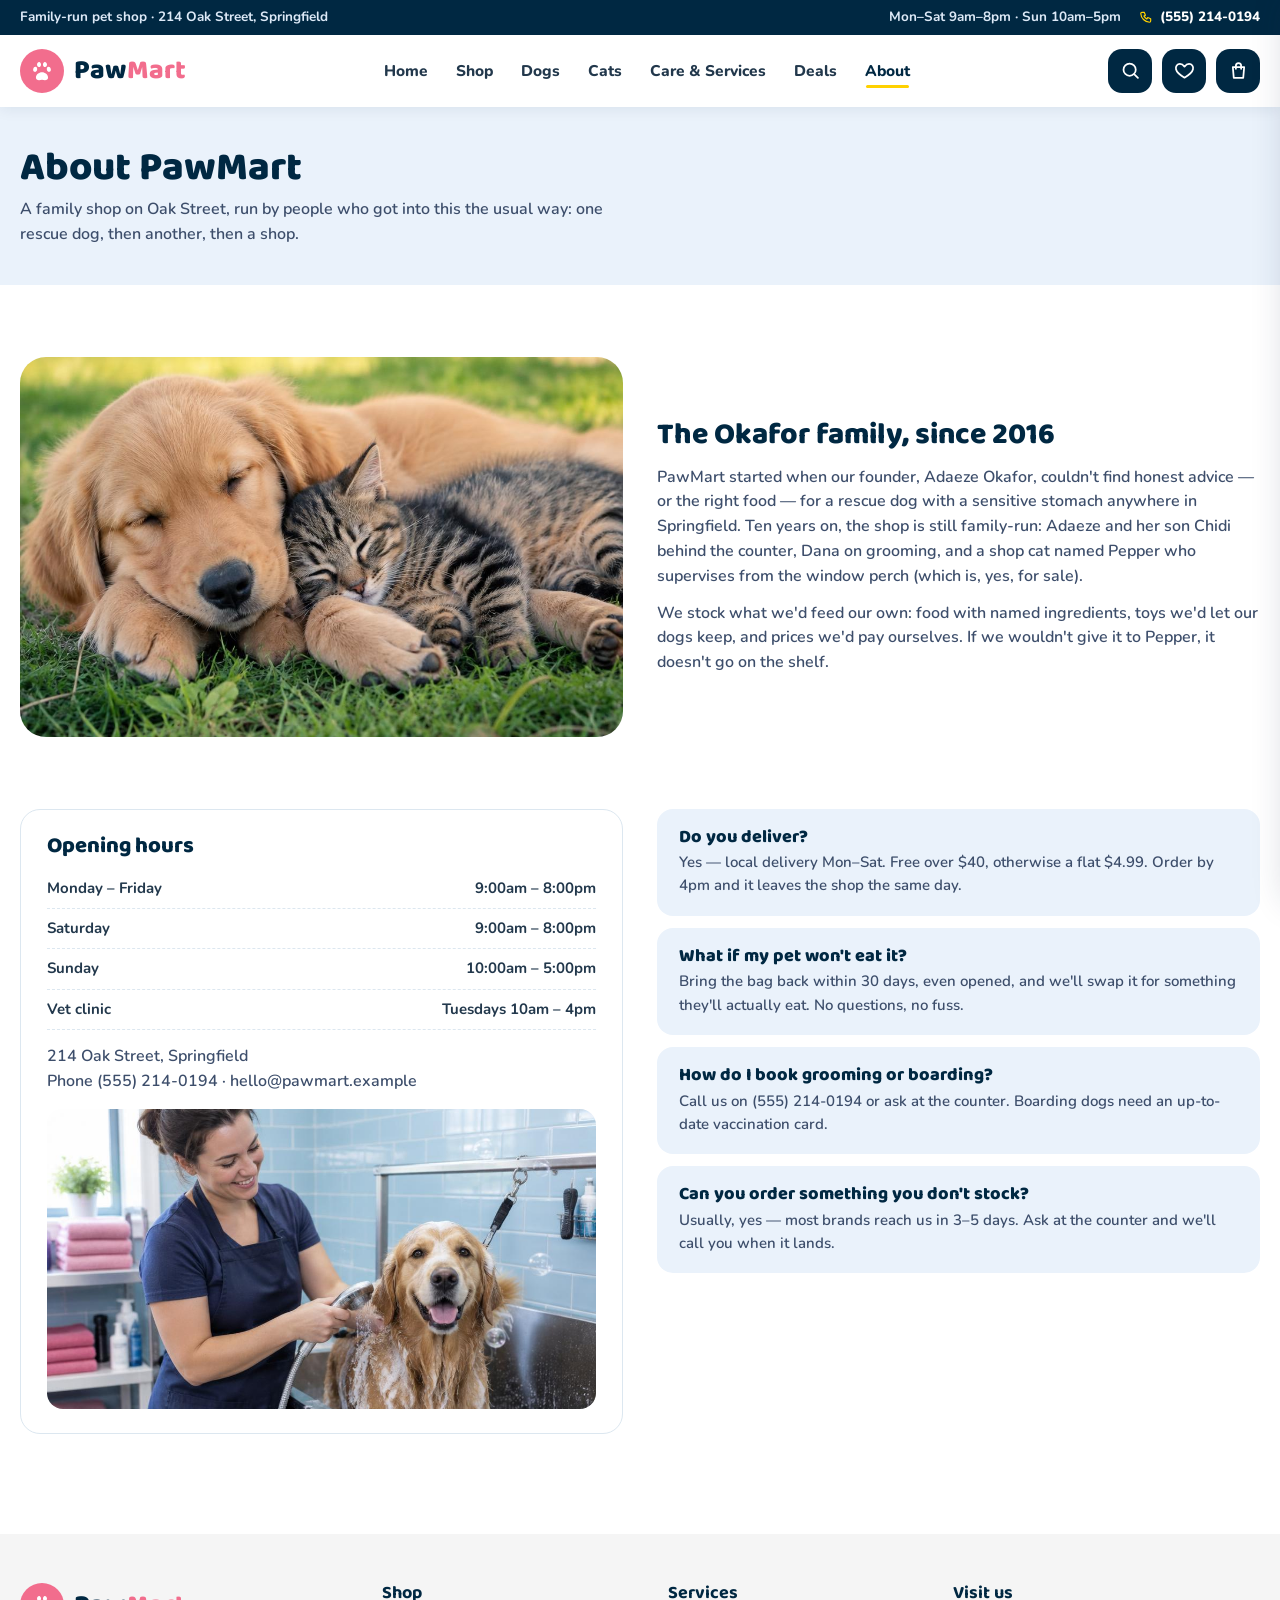
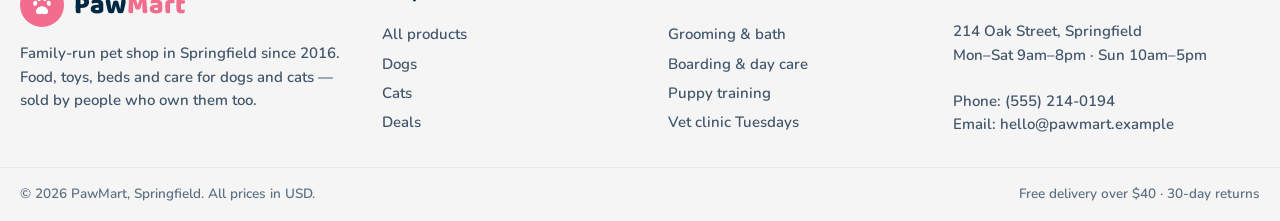
==== commit 572349af: "Top bar neatness (Canyon): the hours were printing literal backslash-u2013 code instead of dashes — " ====
--- a/about.html
+++ b/about.html
@@ -9,12 +9,12 @@
 <link rel="preconnect" href="https://fonts.googleapis.com">
 <link rel="preconnect" href="https://fonts.gstatic.com" crossorigin>
 <link href="https://fonts.googleapis.com/css2?family=Baloo+2:wght@600;700;800&family=Nunito:wght@400;600;700;800&display=swap" rel="stylesheet">
-<link rel="stylesheet" href="style.css?v=43">
+<link rel="stylesheet" href="style.css?v=44">
 </head>
 <body>
 </div>
 <header class="site">
-  <div class="topbar"><div class="wrap topin"><span class="tb-left">Family-run pet shop · 214 Oak Street, Springfield</span><span class="tb-right"><span class="tb-hours">Mon\u2013Sat 9am\u20138pm · Sun 10am\u20135pm</span><a class="tb-phone" href="tel:+15552140194" aria-label="Call PawMart on (555) 214-0194"><svg viewBox="0 0 24 24" aria-hidden="true"><path d="M5 4h4l2 5-2.5 1.5a12 12 0 0 0 5 5L15 13l5 2v4a2 2 0 0 1-2 2A16 16 0 0 1 3 6a2 2 0 0 1 2-2z"/></svg>(555) 214-0194</a></span></div></div>
+  <div class="topbar"><div class="wrap topin"><span class="tb-left">Family-run pet shop · 214 Oak Street, Springfield</span><span class="tb-right"><span class="tb-hours">Mon–Sat 9am–8pm · Sun 10am–5pm</span><a class="tb-phone" href="tel:+15552140194" aria-label="Call PawMart on (555) 214-0194"><svg viewBox="0 0 24 24" aria-hidden="true"><path d="M5 4h4l2 5-2.5 1.5a12 12 0 0 0 5 5L15 13l5 2v4a2 2 0 0 1-2 2A16 16 0 0 1 3 6a2 2 0 0 1 2-2z"/></svg>(555) 214-0194</a></span></div></div>
   <div class="head wrap">
     <a class="logo" href="index.html"><span class="paw"><svg viewBox="0 0 24 24" fill="#fff" aria-hidden="true"><path d="M12 13.2c2.9 0 5.6 2.3 5.6 4.7 0 1.6-1.2 2.6-2.9 2.6-1 0-1.7-.4-2.7-.4s-1.7.4-2.7.4c-1.7 0-2.9-1-2.9-2.6 0-2.4 2.7-4.7 5.6-4.7zM6.2 8.1c1 .2 1.6 1.4 1.3 2.7-.3 1.3-1.3 2.2-2.3 2-1-.2-1.6-1.4-1.3-2.7.3-1.3 1.3-2.2 2.3-2zm11.6 0c1-.2 2 .7 2.3 2 .3 1.3-.3 2.5-1.3 2.7-1 .2-2-.7-2.3-2-.3-1.3.3-2.5 1.3-2.7zM9.4 3.6c1 .1 1.8 1.3 1.7 2.6-.1 1.3-1 2.3-2 2.2-1-.1-1.8-1.3-1.7-2.6.1-1.3 1-2.3 2-2.2zm5.2 0c1-.1 1.9.9 2 2.2.1 1.3-.7 2.5-1.7 2.6-1 .1-1.9-.9-2-2.2-.1-1.3.7-2.5 1.7-2.6z"/></svg></span><span class="lname">Paw<em>Mart</em></span></a>
     <nav class="mainnav" aria-label="Main"><a href="index.html">Home</a><a href="shop.html">Shop</a><a href="dogs.html">Dogs</a><a href="cats.html">Cats</a><a href="care.html">Care &amp; Services</a><a href="deals.html">Deals</a><a href="about.html" class="on">About</a></nav>
@@ -109,6 +109,6 @@
   </div>
 </div>
 <div id="toast" role="status"></div>
-<script src="shop.js?v=43"></script>
+<script src="shop.js?v=44"></script>
 </body>
 </html>
--- a/style.css
+++ b/style.css
@@ -516,3 +516,8 @@
 .tb-phone svg{width:14px;height:14px;fill:none;stroke:var(--yellow);stroke-width:2;stroke-linejoin:round}
 .tb-phone:hover{color:var(--yellow)}
 @media(max-width:680px){ .tb-left{display:none} .topin{justify-content:center} }
+
+/* top bar neatness: one line at every width — trim content before it can wrap */
+.tb-left,.tb-hours{white-space:nowrap}
+@media(max-width:900px){ .tb-left{display:none} }
+@media(max-width:680px){ .tb-hours{display:none} }
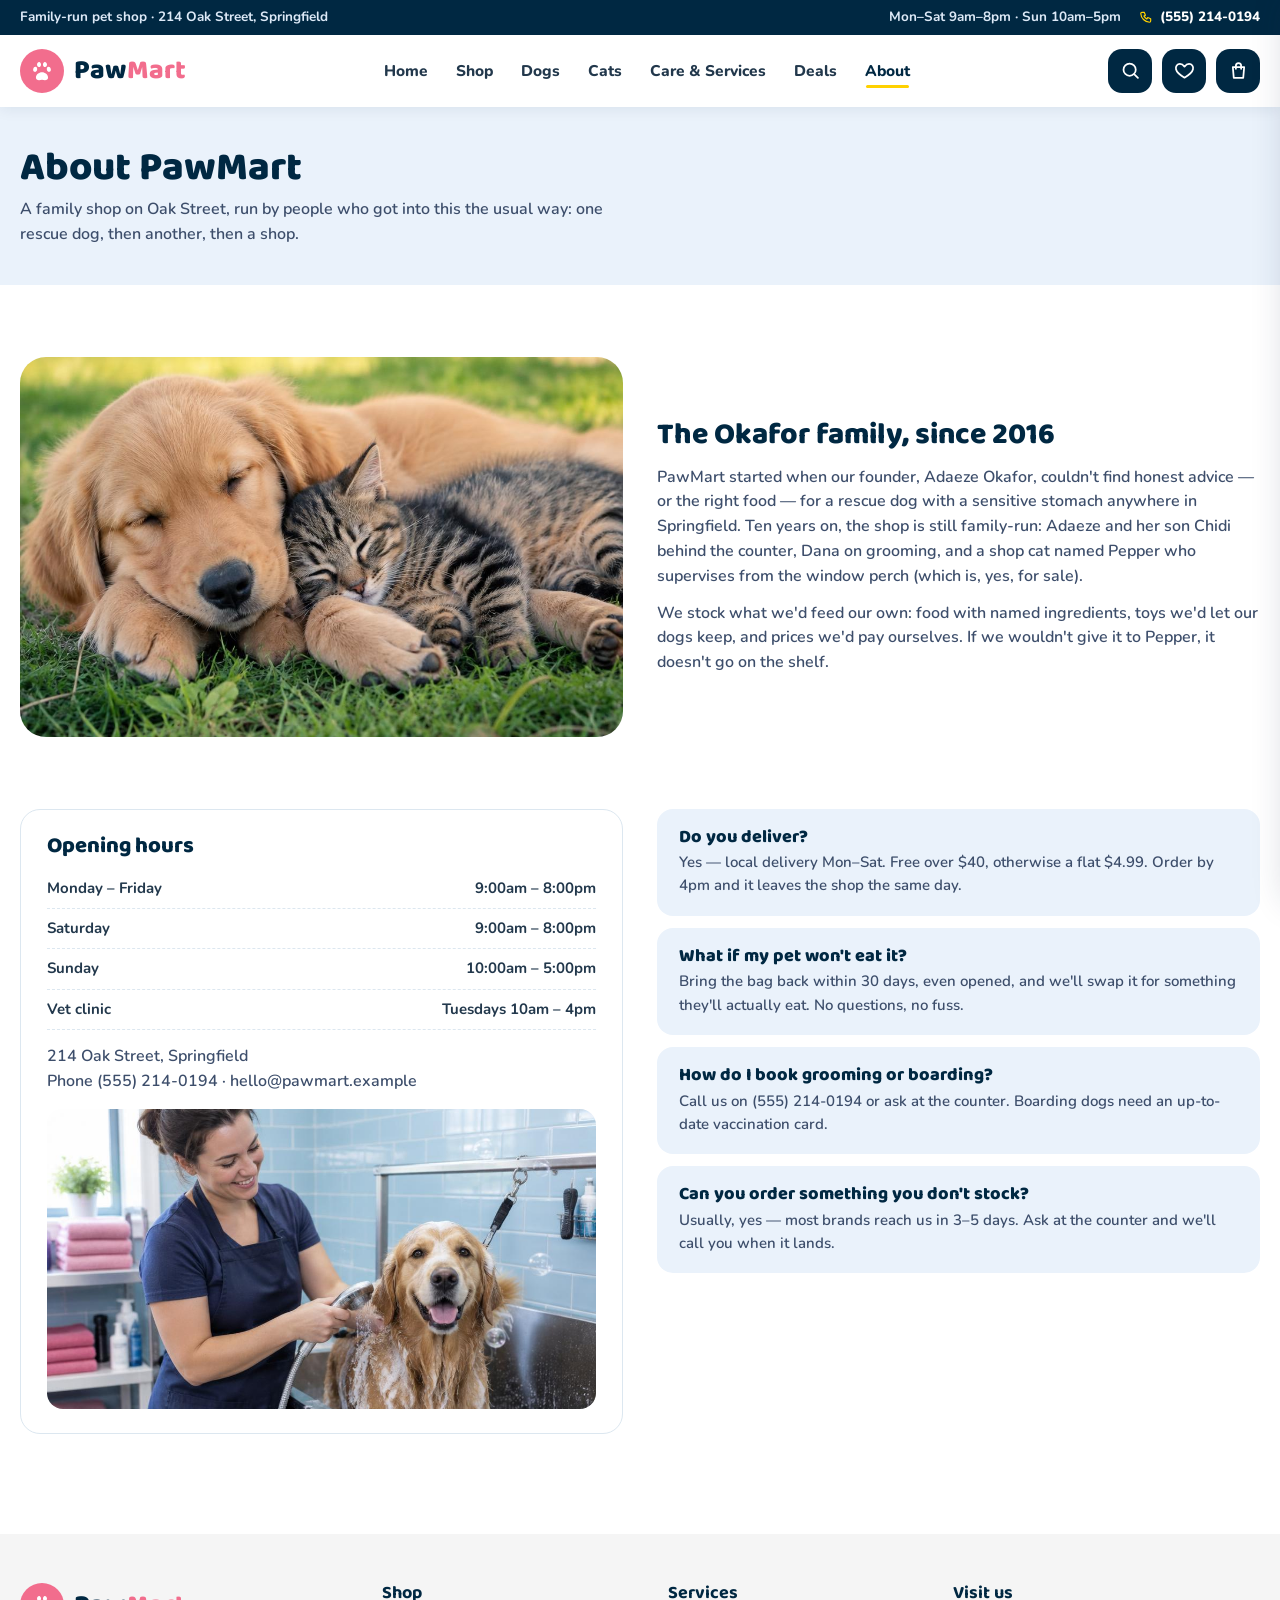
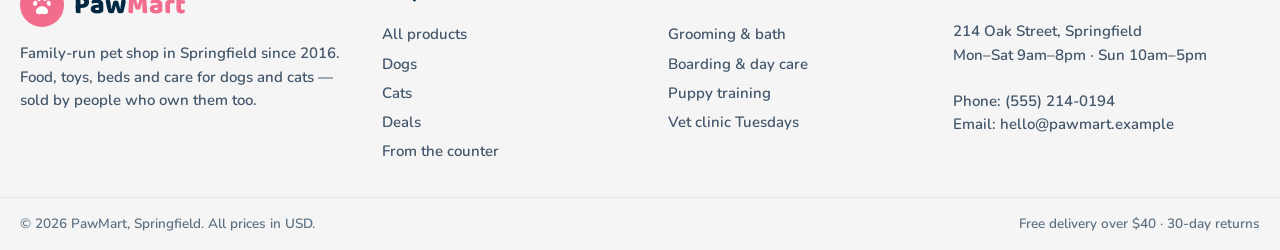
==== commit ecda31bf: "v49: articles index page (From the counter) — linked from the home blog section and every footer; he" ====
--- a/about.html
+++ b/about.html
@@ -9,7 +9,7 @@
 <link rel="preconnect" href="https://fonts.googleapis.com">
 <link rel="preconnect" href="https://fonts.gstatic.com" crossorigin>
 <link href="https://fonts.googleapis.com/css2?family=Baloo+2:wght@600;700;800&family=Nunito:wght@400;600;700;800&display=swap" rel="stylesheet">
-<link rel="stylesheet" href="style.css?v=44">
+<link rel="stylesheet" href="style.css?v=49">
 </head>
 <body>
 </div>
@@ -64,7 +64,7 @@
       <a class="logo" href="index.html" style="margin-bottom:12px"><span class="paw"><svg viewBox="0 0 24 24" fill="#fff" aria-hidden="true"><path d="M12 13.2c2.9 0 5.6 2.3 5.6 4.7 0 1.6-1.2 2.6-2.9 2.6-1 0-1.7-.4-2.7-.4s-1.7.4-2.7.4c-1.7 0-2.9-1-2.9-2.6 0-2.4 2.7-4.7 5.6-4.7zM6.2 8.1c1 .2 1.6 1.4 1.3 2.7-.3 1.3-1.3 2.2-2.3 2-1-.2-1.6-1.4-1.3-2.7.3-1.3 1.3-2.2 2.3-2zm11.6 0c1-.2 2 .7 2.3 2 .3 1.3-.3 2.5-1.3 2.7-1 .2-2-.7-2.3-2-.3-1.3.3-2.5 1.3-2.7zM9.4 3.6c1 .1 1.8 1.3 1.7 2.6-.1 1.3-1 2.3-2 2.2-1-.1-1.8-1.3-1.7-2.6.1-1.3 1-2.3 2-2.2zm5.2 0c1-.1 1.9.9 2 2.2.1 1.3-.7 2.5-1.7 2.6-1 .1-1.9-.9-2-2.2-.1-1.3.7-2.5 1.7-2.6z"/></svg></span><span class="lname">Paw<em>Mart</em></span></a>
       <p>Family-run pet shop in Springfield since 2016. Food, toys, beds and care for dogs and cats — sold by people who own them too.</p>
     </div>
-    <div><h4>Shop</h4><a href="shop.html">All products</a><a href="dogs.html">Dogs</a><a href="cats.html">Cats</a><a href="deals.html">Deals</a></div>
+    <div><h4>Shop</h4><a href="shop.html">All products</a><a href="dogs.html">Dogs</a><a href="cats.html">Cats</a><a href="deals.html">Deals</a><a href="articles.html">From the counter</a></div>
     <div><h4>Services</h4><a href="care.html">Grooming &amp; bath</a><a href="care.html">Boarding &amp; day care</a><a href="care.html">Puppy training</a><a href="care.html">Vet clinic Tuesdays</a></div>
     <div><h4>Visit us</h4><p>214 Oak Street, Springfield<br>Mon–Sat 9am–8pm · Sun 10am–5pm<br><br>Phone: (555) 214-0194<br>Email: hello@pawmart.example</p></div>
   </div>
@@ -109,6 +109,6 @@
   </div>
 </div>
 <div id="toast" role="status"></div>
-<script src="shop.js?v=44"></script>
+<script src="shop.js?v=49"></script>
 </body>
 </html>
--- a/style.css
+++ b/style.css
@@ -364,7 +364,6 @@
 .foot a:hover{color:var(--navy)}
 .foot .logo .lname{color:var(--navy)}
 .footbot{color:#5D7183}
-.uline{background:url("data:image/svg+xml;utf8,<svg xmlns='http://www.w3.org/2000/svg' width='120' height='12' viewBox='0 0 120 12'><path d='M2 7 C 25 2, 45 12, 68 7 C 88 3, 105 9, 118 6' fill='none' stroke='%23FFD100' stroke-width='4.5' stroke-linecap='round'/></svg>") bottom left / 100% 9px no-repeat;padding-bottom:7px}
 @media(max-width:980px){
   .petgrid{grid-template-columns:repeat(3,1fr)}
   .services.photo-grid{grid-template-columns:repeat(2,1fr)}
@@ -521,3 +520,62 @@
 .tb-left,.tb-hours{white-space:nowrap}
 @media(max-width:900px){ .tb-left{display:none} }
 @media(max-width:680px){ .tb-hours{display:none} }
+
+/* booking panel (Care page) */
+.bookpanel{background:var(--navy);border-radius:26px;padding:42px;display:grid;grid-template-columns:1fr 1.08fr;gap:42px;box-shadow:var(--shadow)}
+.booktx h2{color:#fff;font-size:32px;margin-bottom:12px}
+.booktx p{color:#C9D9EE;font-weight:600;max-width:42ch}
+.booklist{list-style:none;margin:22px 0;padding:0}
+.booklist li{display:flex;justify-content:space-between;gap:14px;color:#fff;font-weight:700;padding:10px 0;border-bottom:1px dashed rgba(255,255,255,.25)}
+.booklist li span:last-child{color:var(--yellow);white-space:nowrap}
+.bookcall{margin-top:18px}
+.bookcall a{color:var(--yellow);font-weight:800;text-decoration:none}
+.bookcall a:hover{text-decoration:underline}
+.bookcard{background:#fff;border-radius:20px;padding:26px}
+.field select{width:100%;border:2px solid var(--line);border-radius:14px;padding:12px 15px;font:inherit;outline:none;background:#F7FAFD;color:var(--ink)}
+.field select:focus{border-color:var(--sky2);background:#fff}
+.field.invalid select{border-color:#E0655F;background:#FDF3F3}
+.bkrow{display:grid;grid-template-columns:1fr 1fr;gap:14px}
+.bookcard .field{margin-bottom:14px}
+.bookbtn{width:100%;margin-top:2px}
+.bookfine{font-size:13.5px;color:var(--mut);font-weight:600;margin-top:12px;text-align:center}
+.bookref{font-family:'Baloo 2',cursive;font-weight:700;color:var(--navy);font-size:19px;margin-bottom:10px}
+.bookref strong{font-size:30px;color:var(--yellow-d)}
+#bookDone p{color:#3D4E6B;font-weight:600;margin-bottom:18px}
+@media(max-width:860px){ .bookpanel{grid-template-columns:1fr;padding:28px 22px;gap:26px} }
+@media(max-width:520px){ .bkrow{grid-template-columns:1fr} }
+
+/* article pages (From the counter) */
+.article{max-width:780px;margin:0 auto}
+.art-tag{display:inline-block;color:var(--yellow-d);font-weight:800;font-size:13px;letter-spacing:.12em;text-transform:uppercase}
+.article h1{font-size:40px;line-height:1.15;margin:10px 0 12px}
+.article .stand{font-size:18px;color:#3D4E6B;font-weight:600;margin-bottom:22px}
+.art-hero{width:100%;height:360px;object-fit:cover;border-radius:20px;display:block;margin-bottom:26px}
+.article p{color:#3D4E6B;font-weight:600;margin-bottom:16px;font-size:16.5px;line-height:1.65}
+.article h2{font-size:25px;margin:28px 0 10px}
+.article ul{color:#3D4E6B;font-weight:600;margin:0 0 16px 20px;line-height:1.65}
+.art-tip{background:var(--sky);border-radius:16px;padding:18px 20px;margin:24px 0}
+.art-tip p{margin:0}
+.art-tip strong{color:var(--navy)}
+.art-cta{background:var(--navy);border-radius:18px;padding:24px 26px;margin:30px 0 6px;display:flex;justify-content:space-between;align-items:center;gap:18px;flex-wrap:wrap}
+.art-cta h3{color:#fff;font-size:21px}
+.art-cta p{color:#C9D9EE;margin:4px 0 0;font-size:15px}
+.art-cta .btn{flex:none}
+.keepread{margin-top:38px}
+.keepread h2{font-size:25px;margin-bottom:16px}
+@media(max-width:640px){ .art-hero{height:230px} .article h1{font-size:31px} }
+
+.booksteps{margin-top:26px;display:grid;gap:14px}
+.booksteps div{display:flex;gap:12px;align-items:flex-start}
+.booksteps strong{flex:none;width:27px;height:27px;border-radius:50%;background:var(--yellow);color:var(--navy);display:grid;place-items:center;font-family:'Baloo 2',cursive;font-size:15px}
+.booksteps p{margin:0;font-size:15px}
+.bookhours{margin-top:24px}
+.bookhours div{display:flex;justify-content:space-between;gap:14px;color:#fff;font-weight:700;padding:8px 0;border-bottom:1px dashed rgba(255,255,255,.25)}
+.bookhours div span:last-child{color:var(--yellow);white-space:nowrap}
+.bookaddr{margin-top:16px;font-size:14.5px}
+
+.allrow{text-align:center;margin-top:24px}
+.allrow a{font-weight:800;color:var(--navy);text-decoration:none;border-bottom:3px solid var(--yellow);padding-bottom:2px}
+.allrow a:hover{color:var(--yellow-d)}
+.art-note{text-align:center;color:var(--mut);font-weight:600;margin-top:28px}
+.art-note a{color:var(--navy);font-weight:800}
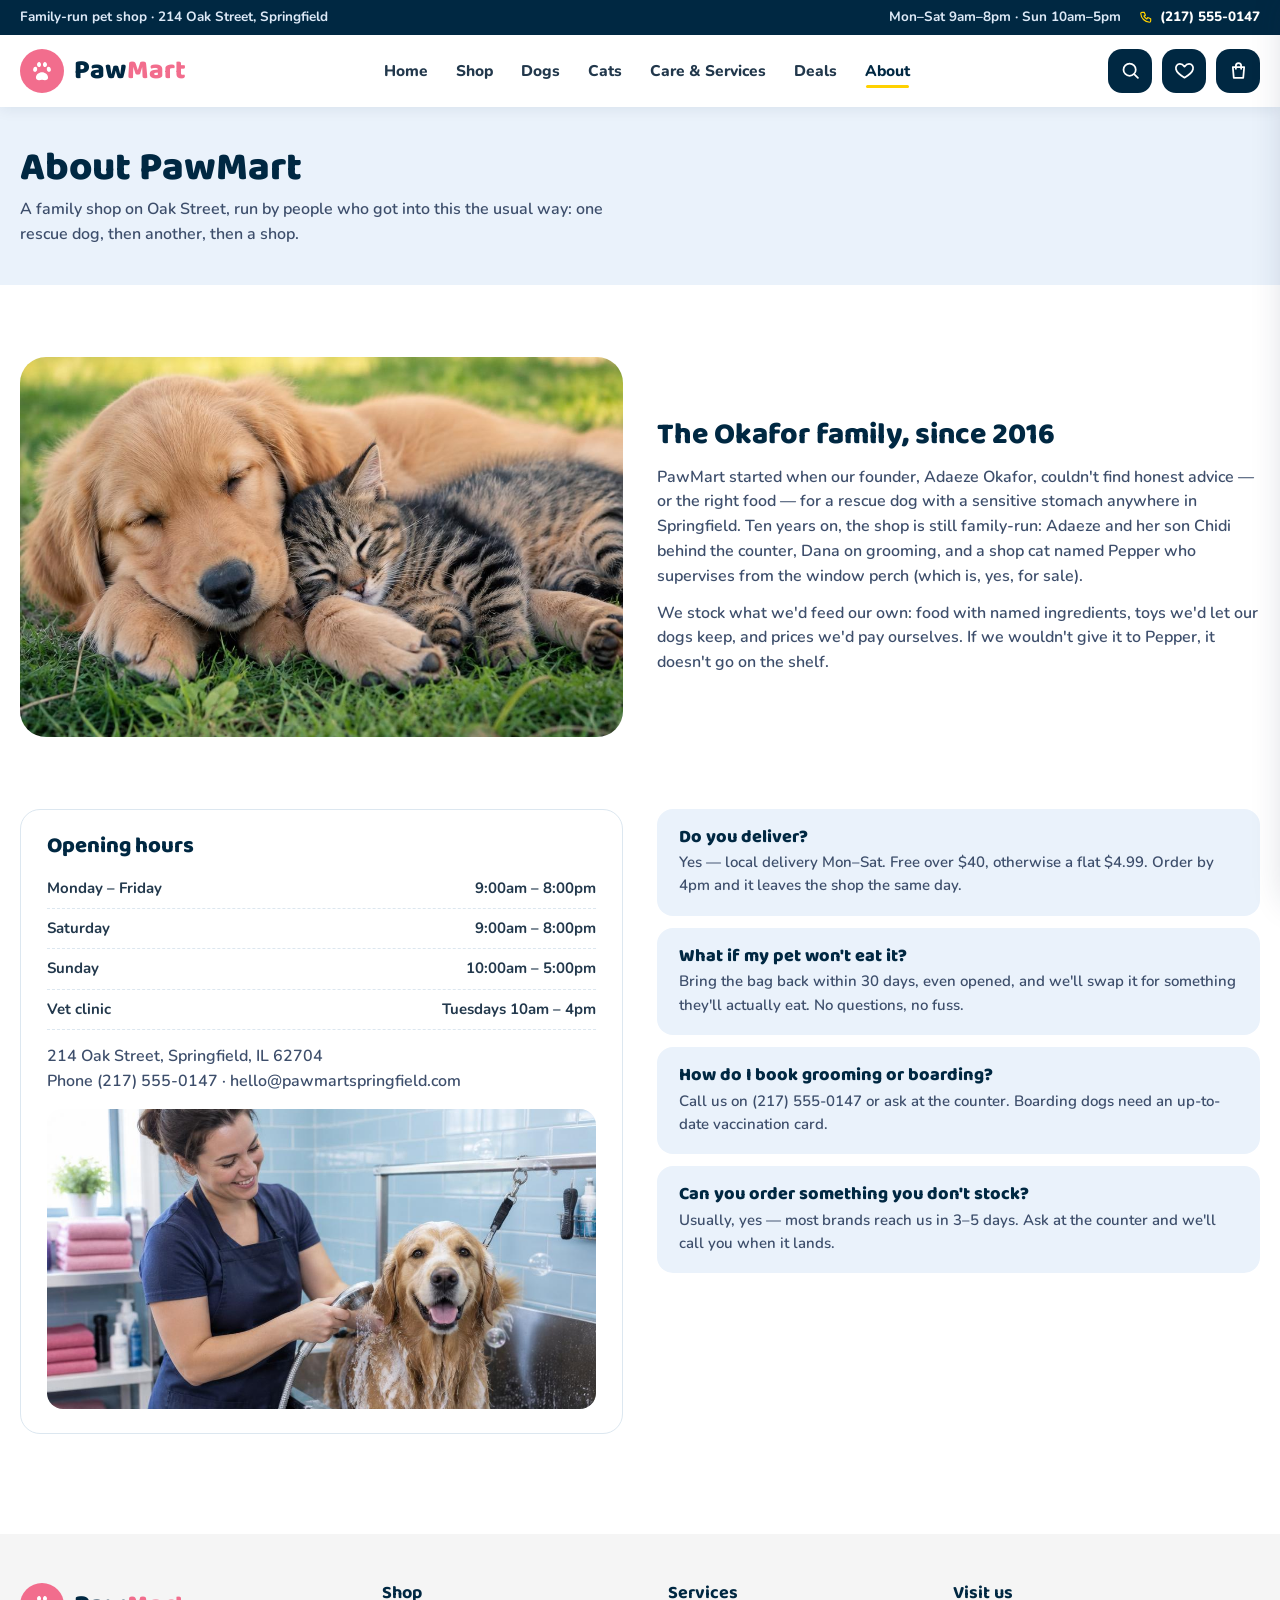
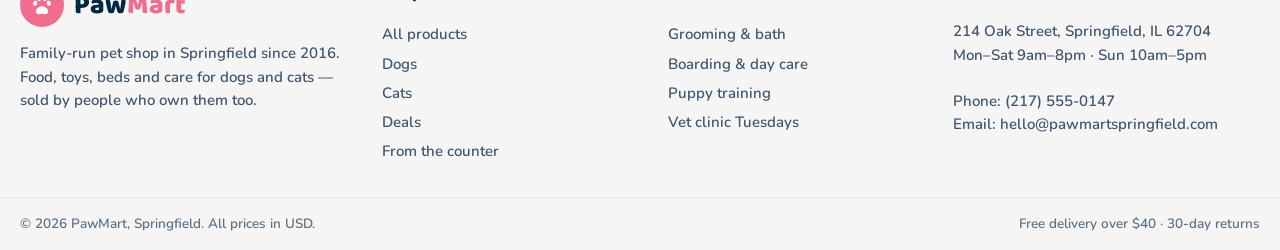
==== commit 2501a884: "v50: contact details now read as a real Springfield, IL shop — phone (217) 555-0147, hello@pawmartsp" ====
--- a/about.html
+++ b/about.html
@@ -9,12 +9,12 @@
 <link rel="preconnect" href="https://fonts.googleapis.com">
 <link rel="preconnect" href="https://fonts.gstatic.com" crossorigin>
 <link href="https://fonts.googleapis.com/css2?family=Baloo+2:wght@600;700;800&family=Nunito:wght@400;600;700;800&display=swap" rel="stylesheet">
-<link rel="stylesheet" href="style.css?v=49">
+<link rel="stylesheet" href="style.css?v=50">
 </head>
 <body>
 </div>
 <header class="site">
-  <div class="topbar"><div class="wrap topin"><span class="tb-left">Family-run pet shop · 214 Oak Street, Springfield</span><span class="tb-right"><span class="tb-hours">Mon–Sat 9am–8pm · Sun 10am–5pm</span><a class="tb-phone" href="tel:+15552140194" aria-label="Call PawMart on (555) 214-0194"><svg viewBox="0 0 24 24" aria-hidden="true"><path d="M5 4h4l2 5-2.5 1.5a12 12 0 0 0 5 5L15 13l5 2v4a2 2 0 0 1-2 2A16 16 0 0 1 3 6a2 2 0 0 1 2-2z"/></svg>(555) 214-0194</a></span></div></div>
+  <div class="topbar"><div class="wrap topin"><span class="tb-left">Family-run pet shop · 214 Oak Street, Springfield</span><span class="tb-right"><span class="tb-hours">Mon–Sat 9am–8pm · Sun 10am–5pm</span><a class="tb-phone" href="tel:+12175550147" aria-label="Call PawMart on (217) 555-0147"><svg viewBox="0 0 24 24" aria-hidden="true"><path d="M5 4h4l2 5-2.5 1.5a12 12 0 0 0 5 5L15 13l5 2v4a2 2 0 0 1-2 2A16 16 0 0 1 3 6a2 2 0 0 1 2-2z"/></svg>(217) 555-0147</a></span></div></div>
   <div class="head wrap">
     <a class="logo" href="index.html"><span class="paw"><svg viewBox="0 0 24 24" fill="#fff" aria-hidden="true"><path d="M12 13.2c2.9 0 5.6 2.3 5.6 4.7 0 1.6-1.2 2.6-2.9 2.6-1 0-1.7-.4-2.7-.4s-1.7.4-2.7.4c-1.7 0-2.9-1-2.9-2.6 0-2.4 2.7-4.7 5.6-4.7zM6.2 8.1c1 .2 1.6 1.4 1.3 2.7-.3 1.3-1.3 2.2-2.3 2-1-.2-1.6-1.4-1.3-2.7.3-1.3 1.3-2.2 2.3-2zm11.6 0c1-.2 2 .7 2.3 2 .3 1.3-.3 2.5-1.3 2.7-1 .2-2-.7-2.3-2-.3-1.3.3-2.5 1.3-2.7zM9.4 3.6c1 .1 1.8 1.3 1.7 2.6-.1 1.3-1 2.3-2 2.2-1-.1-1.8-1.3-1.7-2.6.1-1.3 1-2.3 2-2.2zm5.2 0c1-.1 1.9.9 2 2.2.1 1.3-.7 2.5-1.7 2.6-1 .1-1.9-.9-2-2.2-.1-1.3.7-2.5 1.7-2.6z"/></svg></span><span class="lname">Paw<em>Mart</em></span></a>
     <nav class="mainnav" aria-label="Main"><a href="index.html">Home</a><a href="shop.html">Shop</a><a href="dogs.html">Dogs</a><a href="cats.html">Cats</a><a href="care.html">Care &amp; Services</a><a href="deals.html">Deals</a><a href="about.html" class="on">About</a></nav>
@@ -45,12 +45,12 @@
         <div class="trow"><span>Saturday</span><span>9:00am – 8:00pm</span></div>
         <div class="trow"><span>Sunday</span><span>10:00am – 5:00pm</span></div>
         <div class="trow"><span>Vet clinic</span><span>Tuesdays 10am – 4pm</span></div>
-        <p style="margin-top:14px;font-weight:600;color:#3D4E6B">214 Oak Street, Springfield<br>Phone (555) 214-0194 · hello@pawmart.example</p>
+        <p style="margin-top:14px;font-weight:600;color:#3D4E6B">214 Oak Street, Springfield, IL 62704<br>Phone (217) 555-0147 · hello@pawmartspringfield.com</p>
       <img src="images/grooming.jpg" alt="Dana grooming a golden retriever in the PawMart grooming room" style="width:100%;height:300px;object-fit:cover;object-position:50% 20%;border-radius:16px;margin-top:16px;display:block"></div>
       <div class="faq">
         <div><h3>Do you deliver?</h3><p>Yes — local delivery Mon–Sat. Free over $40, otherwise a flat $4.99. Order by 4pm and it leaves the shop the same day.</p></div>
         <div><h3>What if my pet won't eat it?</h3><p>Bring the bag back within 30 days, even opened, and we'll swap it for something they'll actually eat. No questions, no fuss.</p></div>
-        <div><h3>How do I book grooming or boarding?</h3><p>Call us on (555) 214-0194 or ask at the counter. Boarding dogs need an up-to-date vaccination card.</p></div>
+        <div><h3>How do I book grooming or boarding?</h3><p>Call us on (217) 555-0147 or ask at the counter. Boarding dogs need an up-to-date vaccination card.</p></div>
         <div><h3>Can you order something you don't stock?</h3><p>Usually, yes — most brands reach us in 3–5 days. Ask at the counter and we'll call you when it lands.</p></div>
         
       </div>
@@ -66,7 +66,7 @@
     </div>
     <div><h4>Shop</h4><a href="shop.html">All products</a><a href="dogs.html">Dogs</a><a href="cats.html">Cats</a><a href="deals.html">Deals</a><a href="articles.html">From the counter</a></div>
     <div><h4>Services</h4><a href="care.html">Grooming &amp; bath</a><a href="care.html">Boarding &amp; day care</a><a href="care.html">Puppy training</a><a href="care.html">Vet clinic Tuesdays</a></div>
-    <div><h4>Visit us</h4><p>214 Oak Street, Springfield<br>Mon–Sat 9am–8pm · Sun 10am–5pm<br><br>Phone: (555) 214-0194<br>Email: hello@pawmart.example</p></div>
+    <div><h4>Visit us</h4><p>214 Oak Street, Springfield, IL 62704<br>Mon–Sat 9am–8pm · Sun 10am–5pm<br><br>Phone: (217) 555-0147<br>Email: hello@pawmartspringfield.com</p></div>
   </div>
   <div class="footbot"><span>© 2026 PawMart, Springfield. All prices in USD.</span><span>Free delivery over $40 · 30-day returns</span></div>
 </footer>
@@ -92,7 +92,7 @@
       <div id="sumBox"></div>
       <form id="coForm" novalidate>
         <div class="field" id="f-name"><label for="inName">Your name</label><input id="inName" type="text" placeholder="e.g. Alex Morgan" autocomplete="name"></div>
-        <div class="field" id="f-phone"><label for="inPhone">Phone (we'll call to confirm)</label><input id="inPhone" type="tel" placeholder="e.g. 555 010 2233" autocomplete="tel"></div>
+        <div class="field" id="f-phone"><label for="inPhone">Phone (we'll call to confirm)</label><input id="inPhone" type="tel" placeholder="e.g. 217 555 0123" autocomplete="tel"></div>
         <div class="field" id="f-addr"><label for="inAddr">Delivery address</label><textarea id="inAddr" rows="2" placeholder="Street, house number, area"></textarea></div>
         <label style="display:block;font-weight:800;font-size:14px;margin-bottom:6px;color:var(--navy)">Payment</label>
         <div class="payrow"><button type="button" class="payopt sel" data-pay="Cash on delivery">Cash on delivery</button><button type="button" class="payopt" data-pay="Card on delivery">Card on delivery</button></div>
@@ -109,6 +109,6 @@
   </div>
 </div>
 <div id="toast" role="status"></div>
-<script src="shop.js?v=49"></script>
+<script src="shop.js?v=50"></script>
 </body>
 </html>
